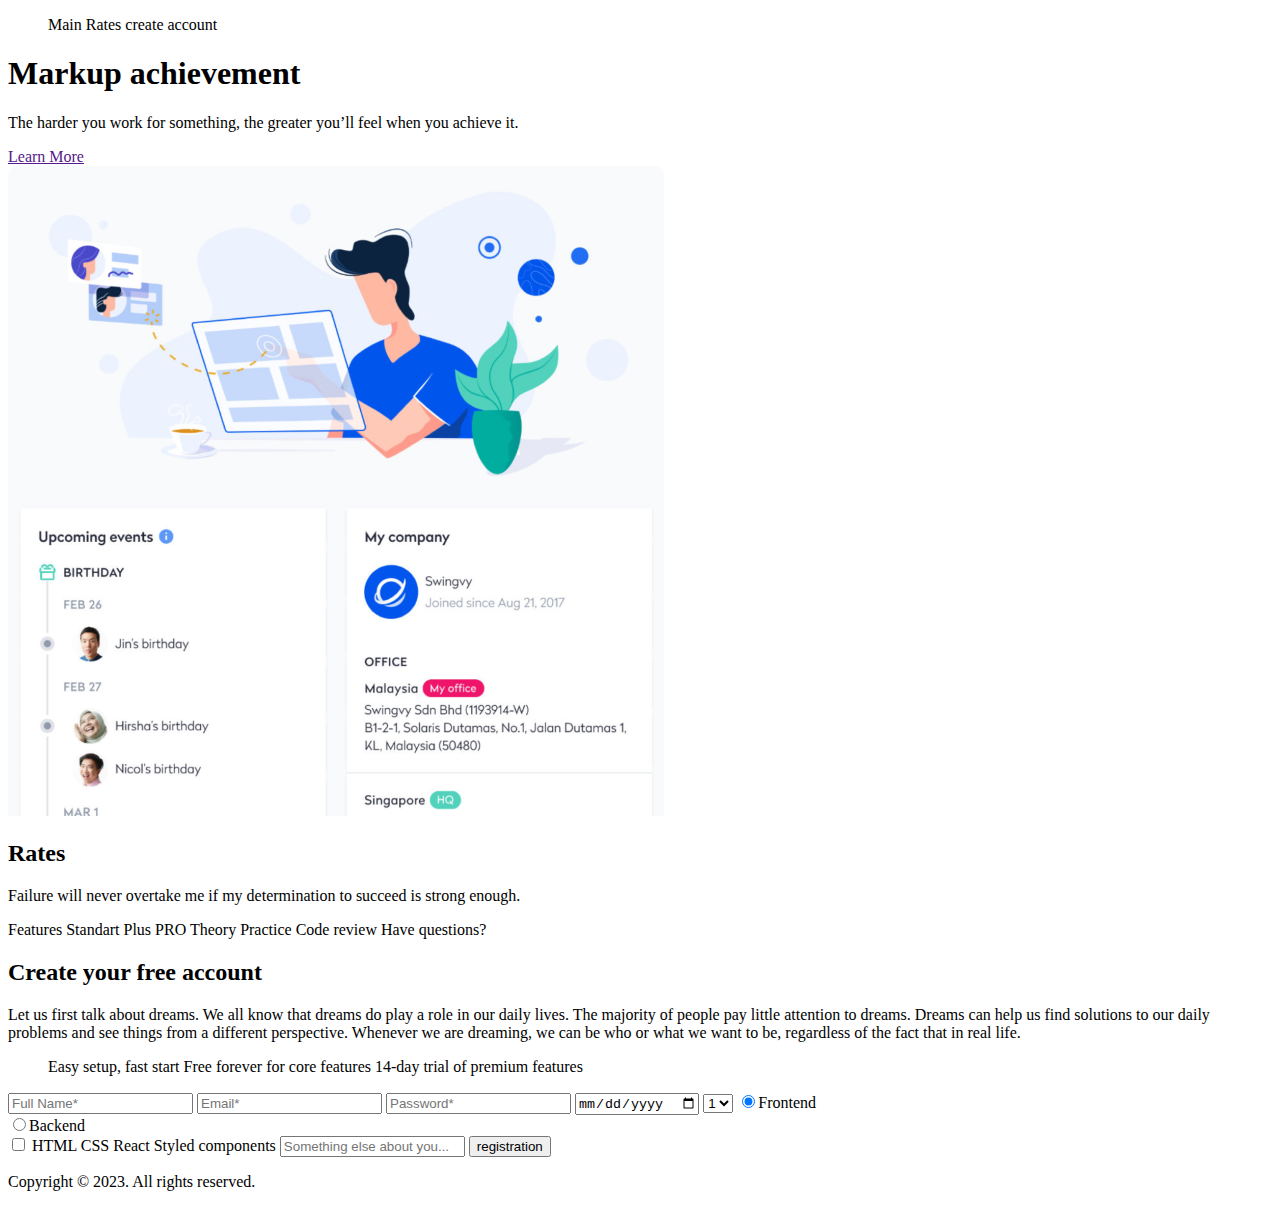
==== index.html @ b1e0b6d4 "First commit" ====
<!DOCTYPE html>
<html lang="en">

<head>
    <meta charset="UTF-8">
    <meta name="viewport" content="width=device-width, initial-scale=1.0">
    <title>Document</title>
</head>

<body>
    <header>
        <link rel="stylesheet" href="">
        <nav>
            <ul>
                <il>Main</il>
                <il>Rates</il>
                <il>create account</il>
            </ul>
        </nav>
    </header>

    <section>
        <div>
            <h1>Markup achievement</h1>
            <p>The harder you work for something, the greater you’ll feel when you achieve it.</p>
            <a href="">Learn More</a>
        </div>
        <div>
            <img src="./assets/images/image.png" alt="">
        </div>
    </section>
    <section>
        <h2>Rates</h2>
        <p>Failure will never overtake me if my determination to succeed is strong enough.</p>
        <tabel>
            <thead>
                <tr>
                    <th>Features</th>
                    <th>Standart</th>
                    <th>Plus</th>
                    <th>PRO</th>
                </tr>
            </thead>
            <thead>
                <tr>
                    <td>Theory</td>
                    <td></td>
                    <td></td>
                    <td></td>
                </tr>
            </thead>
            <thead>
                <tr>
                    <td>Practice</td>
                    <td></td>
                    <td></td>
                    <td></td>
                </tr>
            </thead>
            <thead>
                <tr>
                    <td>Code review</td>
                    <td></td>
                    <td></td>
                    <td></td>
                </tr>
            </thead>
            <thead>
                <tr>
                    <td>Have questions?</td>
                    <td></td>
                    <td></td>
                    <td></td>
                </tr>
            </thead>
        </tabel>
    </section>
    <section>
        <div>
            <h2>Create your free account</h2>
            <p>Let us first talk about dreams. We all know that dreams do play a role in our daily lives. The majority
                of people pay little attention to dreams. Dreams can help us find solutions to our daily problems and
                see things from a different perspective. Whenever we are dreaming, we can be who or what we want to be,
                regardless of the fact that in real life.</p>
            <ol>
                <il>Easy setup, fast start</il>
                <il>Free forever for core features</il>
                <il>14-day trial of premium features</il>
            </ol>
        </div>
        <div>
            <form action="">
                <input type="text" placeholder="Full Name*">
                <input type="email" placeholder="Email*">
                <input type="password" placeholder="Password*">
                <input type="date" placeholder="Date of Birth*">
                <select name="country" id="country" placeholder="Country">
                    <option value="1">1</option>
                    <option value="2">2</option>
                    <option value="3">3</option>
                </select>
                <input type="radio" name="elem" value="Frontend" checked>Frontend<br>
                <input type="radio" name="elem" value="Backend">Backend<br>
                <input type="checkbox" name="" id="checkbox">
                <label for="checkbox">HTML</label>
                <label for="checkbox">CSS</label>
                <label for="checkbox">React</label>
                <label for="checkbox">Styled components</label>
                <input type="textarea" placeholder="Something else about you...">
                <input type="submit" value="registration">
            </form>
        </div>
    </section>
    <footer>
        <p>Copyright © 2023. All rights reserved.</p>
    </footer>
</body>


</html>
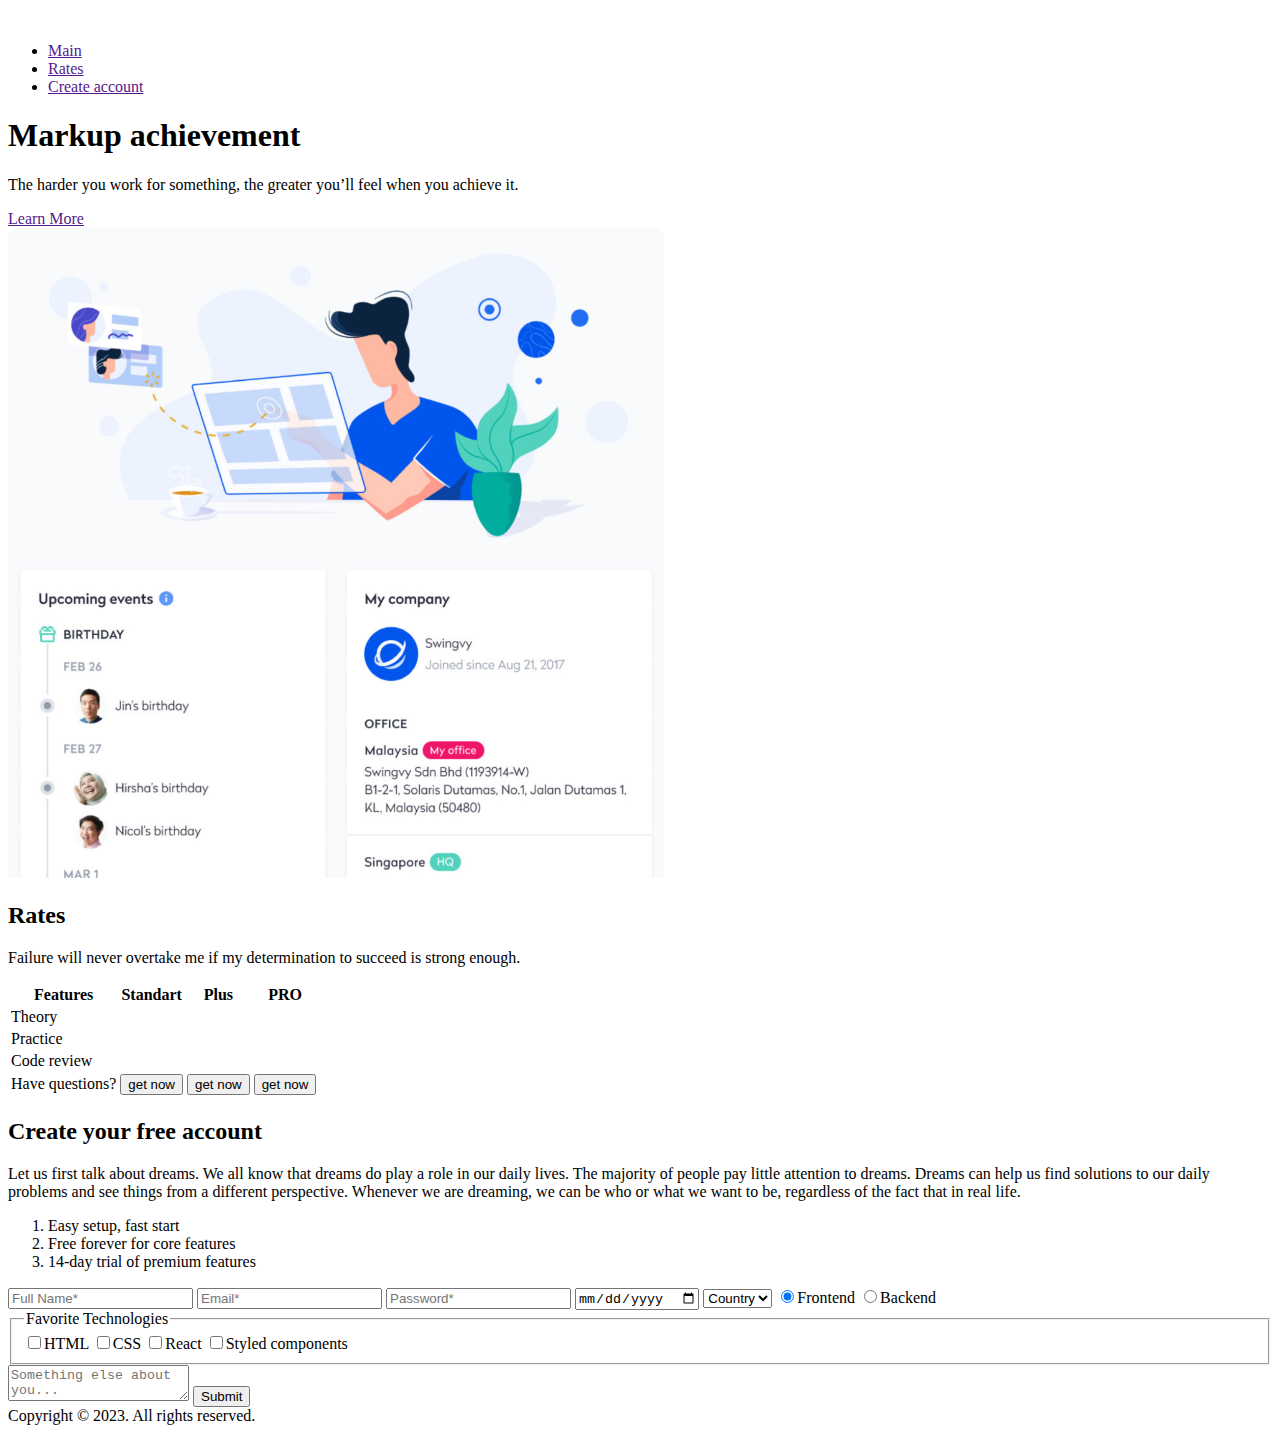
==== commit 9a8a5f3a: "Tags updated.Now everything is validated correctly" ====
--- a/index.html
+++ b/index.html
@@ -9,12 +9,15 @@
 
 <body>
     <header>
-        <link rel="stylesheet" href="">
+        <a href="">
+            <img src="./assets/images/true.png" alt="">
+        </a>
+
         <nav>
             <ul>
-                <il>Main</il>
-                <il>Rates</il>
-                <il>create account</il>
+                <li><a href="">Main</a></li>
+                <li><a href="">Rates</a></li>
+                <li><a href="">Create account</a></li>
             </ul>
         </nav>
     </header>
@@ -32,48 +35,38 @@
     <section>
         <h2>Rates</h2>
         <p>Failure will never overtake me if my determination to succeed is strong enough.</p>
-        <tabel>
-            <thead>
-                <tr>
-                    <th>Features</th>
-                    <th>Standart</th>
-                    <th>Plus</th>
-                    <th>PRO</th>
-                </tr>
-            </thead>
-            <thead>
-                <tr>
-                    <td>Theory</td>
-                    <td></td>
-                    <td></td>
-                    <td></td>
-                </tr>
-            </thead>
-            <thead>
-                <tr>
-                    <td>Practice</td>
-                    <td></td>
-                    <td></td>
-                    <td></td>
-                </tr>
-            </thead>
-            <thead>
-                <tr>
-                    <td>Code review</td>
-                    <td></td>
-                    <td></td>
-                    <td></td>
-                </tr>
-            </thead>
-            <thead>
-                <tr>
-                    <td>Have questions?</td>
-                    <td></td>
-                    <td></td>
-                    <td></td>
-                </tr>
-            </thead>
-        </tabel>
+        <table>
+            <tr>
+                <th>Features</th>
+                <th>Standart</th>
+                <th>Plus</th>
+                <th>PRO</th>
+            </tr>
+            <tr>
+                <td>Theory</td>
+                <td><img src="./assets/images/true.png" alt=""></td>
+                <td><img src="./assets/images/true.png" alt=""></td>
+                <td><img src="./assets/images/true.png" alt=""></td>
+            </tr>
+            <tr>
+                <td>Practice</td>
+                <td><img src="./assets/images/false.png" alt=""></td>
+                <td><img src="./assets/images/true.png" alt=""></td>
+                <td><img src="./assets/images/true.png" alt=""></td>
+            </tr>
+            <tr>
+                <td>Code review</td>
+                <td><img src="./assets/images/false.png" alt=""></td>
+                <td><img src="./assets/images/false.png" alt=""></td>
+                <td><img src="./assets/images/true.png" alt=""></td>
+            </tr>
+            <tr>
+                <td>Have questions?</td>
+                <td><button>get now</button></td>
+                <td><button>get now</button></td>
+                <td><button>get now</button></td>
+            </tr>
+        </table>
     </section>
     <section>
         <div>
@@ -83,38 +76,48 @@
                 see things from a different perspective. Whenever we are dreaming, we can be who or what we want to be,
                 regardless of the fact that in real life.</p>
             <ol>
-                <il>Easy setup, fast start</il>
-                <il>Free forever for core features</il>
-                <il>14-day trial of premium features</il>
+                <li>Easy setup, fast start</li>
+                <li>Free forever for core features</li>
+                <li>14-day trial of premium features</li>
             </ol>
         </div>
         <div>
-            <form action="">
+            <form action="./index.html">
                 <input type="text" placeholder="Full Name*">
                 <input type="email" placeholder="Email*">
                 <input type="password" placeholder="Password*">
-                <input type="date" placeholder="Date of Birth*">
-                <select name="country" id="country" placeholder="Country">
-                    <option value="1">1</option>
-                    <option value="2">2</option>
-                    <option value="3">3</option>
+                <input type="date">
+                <select>
+                    <option selected disabled>Country</option>
+                    <option value="1">Belarus</option>
+                    <option value="2">China</option>
+                    <option value="3">Usa</option>
                 </select>
-                <input type="radio" name="elem" value="Frontend" checked>Frontend<br>
-                <input type="radio" name="elem" value="Backend">Backend<br>
-                <input type="checkbox" name="" id="checkbox">
-                <label for="checkbox">HTML</label>
-                <label for="checkbox">CSS</label>
-                <label for="checkbox">React</label>
-                <label for="checkbox">Styled components</label>
-                <input type="textarea" placeholder="Something else about you...">
-                <input type="submit" value="registration">
+                <label><input type="radio" name="stack" value="Frontend" checked>Frontend</label>
+                <label><input type="radio" name="stack" value="Backend">Backend</label>
+                <fieldset>
+                    <legend>Favorite Technologies</legend>
+                    <label>
+                        <input type="checkbox">HTML
+                    </label>
+                    <label>
+                        <input type="checkbox">CSS
+                    </label>
+                    <label>
+                        <input type="checkbox">React
+                    </label>
+                    <label>
+                        <input type="checkbox">Styled components
+                    </label>
+                </fieldset>
+                <textarea placeholder="Something else about you..."></textarea>
+                <input type="submit">
             </form>
         </div>
     </section>
     <footer>
-        <p>Copyright © 2023. All rights reserved.</p>
+        <span>Copyright © 2023. All rights reserved.</span>
     </footer>
 </body>
 
-
 </html>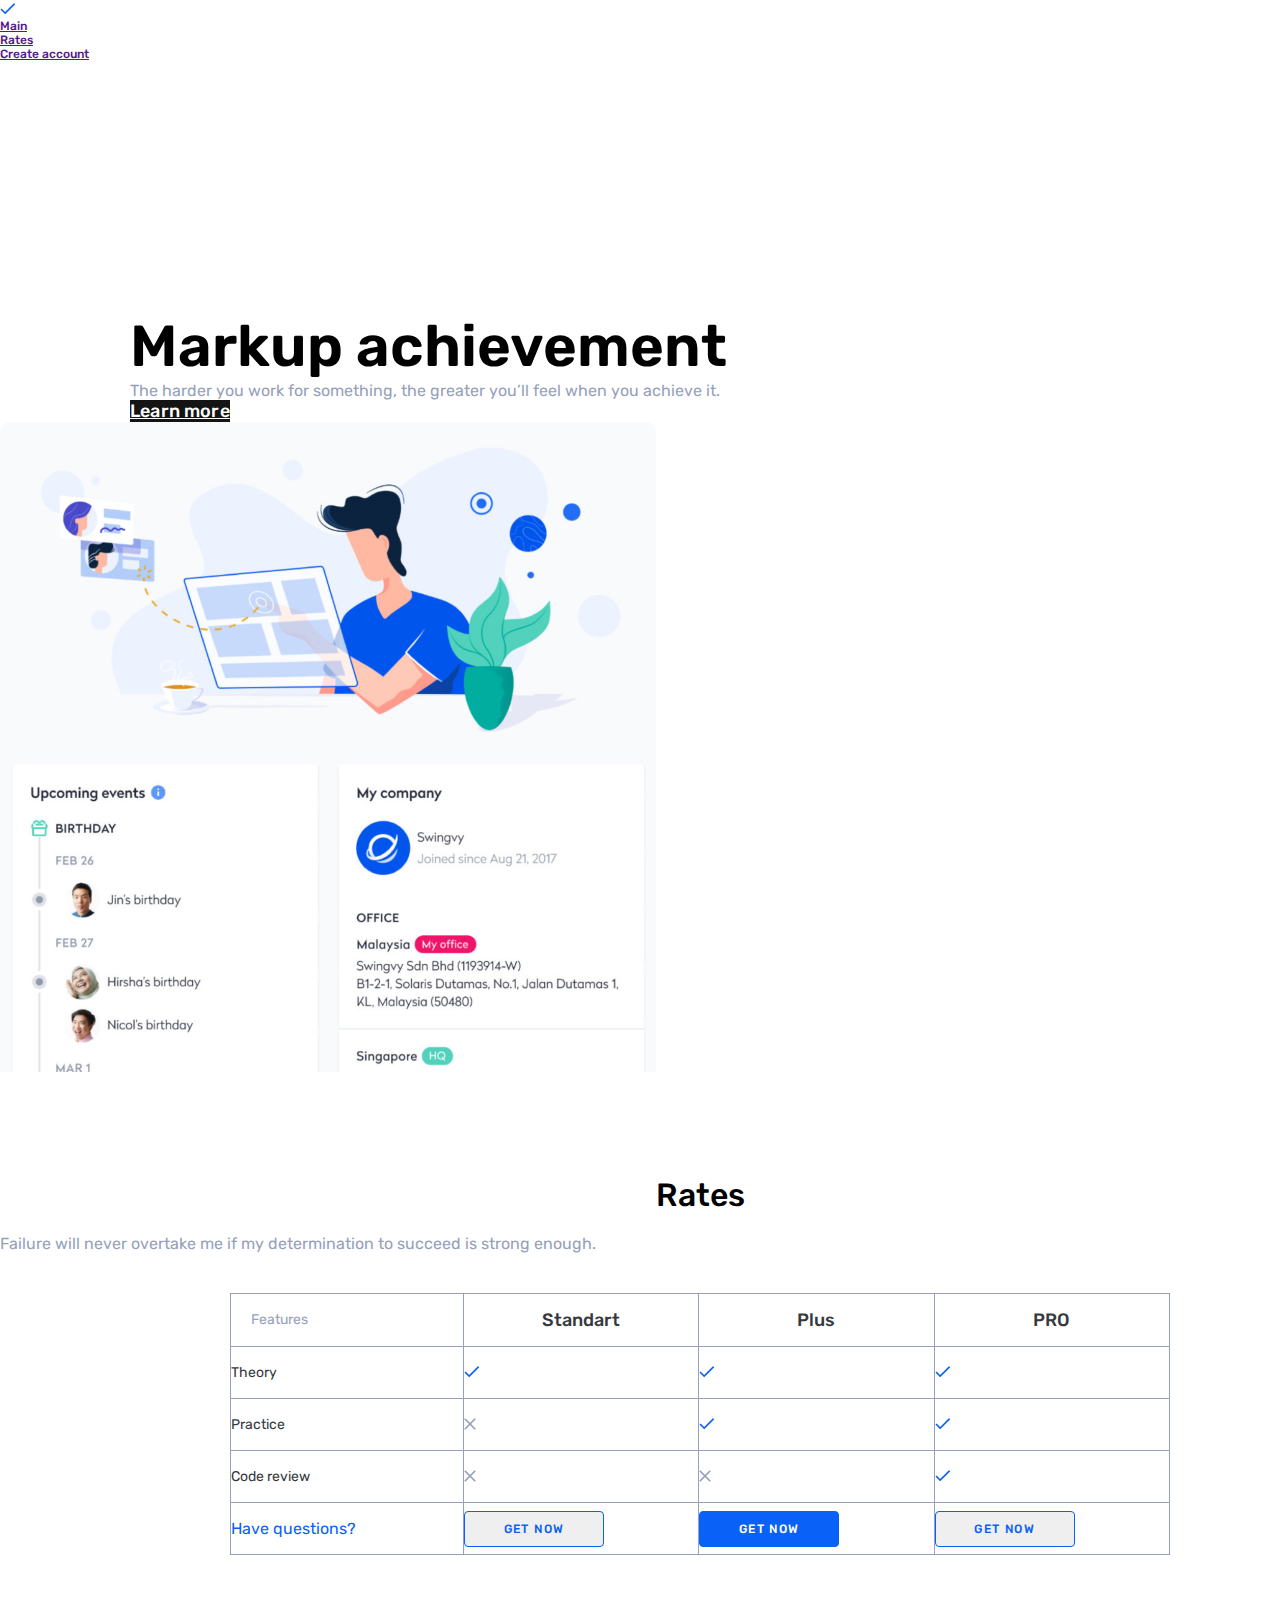
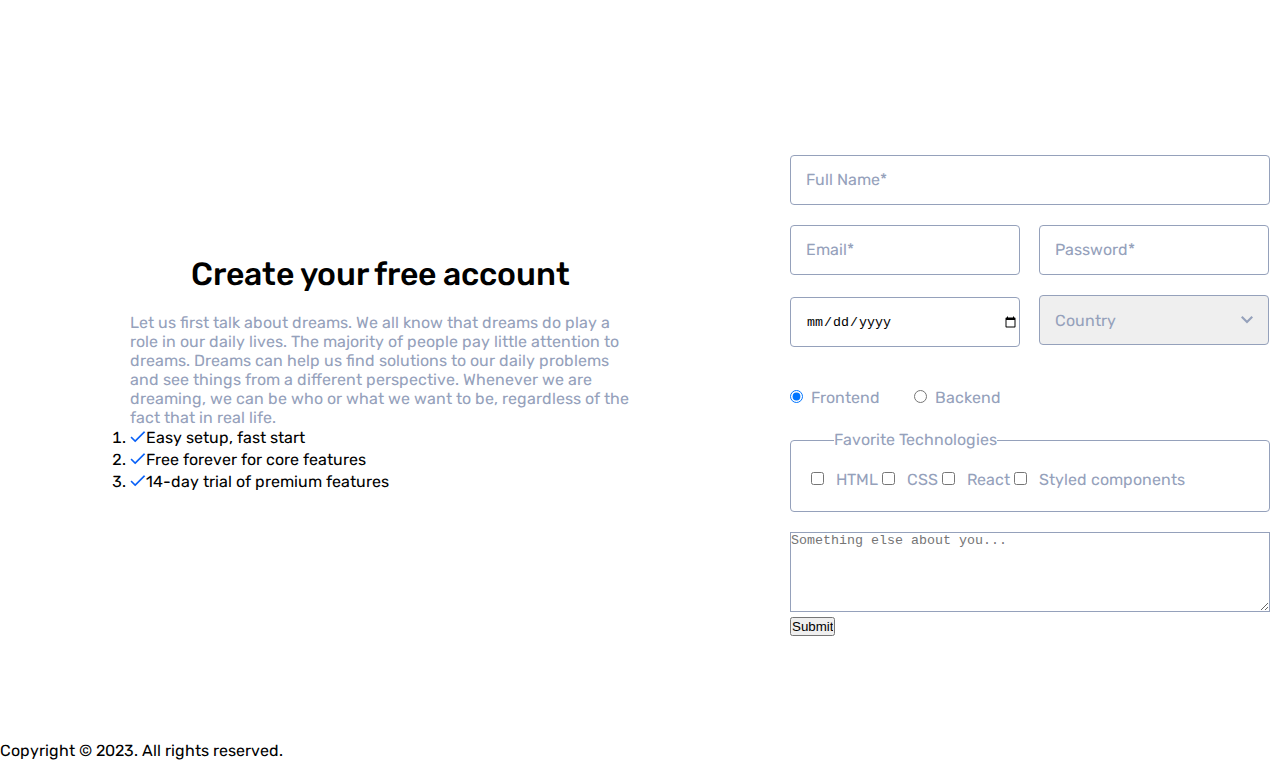
==== commit 4f77a6ca: "Update style" ====
--- a/index.html
+++ b/index.html
@@ -4,6 +4,10 @@
 <head>
     <meta charset="UTF-8">
     <meta name="viewport" content="width=device-width, initial-scale=1.0">
+    <link rel="preconnect" href="https://fonts.googleapis.com">
+    <link rel="preconnect" href="https://fonts.gstatic.com" crossorigin>
+    <link href="https://fonts.googleapis.com/css2?family=Rubik:wght@400;500&display=swap" rel="stylesheet">
+    <link rel="stylesheet" href="./style.css">
     <title>Document</title>
 </head>
 
@@ -15,102 +19,115 @@
 
         <nav>
             <ul>
-                <li><a href="">Main</a></li>
-                <li><a href="">Rates</a></li>
-                <li><a href="">Create account</a></li>
+                <li class="header-content"><a href="">Main</a></li>
+                <li class="header-content"><a href="">Rates</a></li>
+                <li class="header-content"><a href="">Create account</a></li>
             </ul>
         </nav>
     </header>
 
     <section>
-        <div>
-            <h1>Markup achievement</h1>
-            <p>The harder you work for something, the greater you’ll feel when you achieve it.</p>
-            <a href="">Learn More</a>
+        <div class="product-info-block">
+            <h1 class="main-title">Markup achievement</h1>
+            <p class="info-text">The harder you work for something, the greater you’ll feel when you achieve it.</p>
+            <a class="btn" href="">Learn more</a>
         </div>
         <div>
             <img src="./assets/images/image.png" alt="">
         </div>
     </section>
     <section>
-        <h2>Rates</h2>
-        <p>Failure will never overtake me if my determination to succeed is strong enough.</p>
-        <table>
-            <tr>
-                <th>Features</th>
-                <th>Standart</th>
-                <th>Plus</th>
-                <th>PRO</th>
-            </tr>
-            <tr>
-                <td>Theory</td>
-                <td><img src="./assets/images/true.png" alt=""></td>
-                <td><img src="./assets/images/true.png" alt=""></td>
-                <td><img src="./assets/images/true.png" alt=""></td>
-            </tr>
-            <tr>
-                <td>Practice</td>
-                <td><img src="./assets/images/false.png" alt=""></td>
-                <td><img src="./assets/images/true.png" alt=""></td>
-                <td><img src="./assets/images/true.png" alt=""></td>
-            </tr>
-            <tr>
-                <td>Code review</td>
-                <td><img src="./assets/images/false.png" alt=""></td>
-                <td><img src="./assets/images/false.png" alt=""></td>
-                <td><img src="./assets/images/true.png" alt=""></td>
-            </tr>
-            <tr>
-                <td>Have questions?</td>
-                <td><button>get now</button></td>
-                <td><button>get now</button></td>
-                <td><button>get now</button></td>
-            </tr>
-        </table>
+        <h2 class="title">Rates</h2>
+        <p class="info-text">Failure will never overtake me if my determination to succeed is strong enough.</p>
+        <div0.>
+            <table class="table">
+                <tr>
+                    <th class="table-th-left table-size">Features</th>
+                    <th class="table-th table-size">Standart</th>
+                    <th class="table-th table-size">Plus</th>
+                    <th class="table-th table-size">PRO</th>
+                </tr>
+                <tr>
+                    <td class="table-td-left table-size">Theory</td>
+                    <td class="table-middle table-size"><img src="./assets/images/true.png" alt=""></td>
+                    <td class="table-middle table-size"><img src="./assets/images/true.png" alt=""></td>
+                    <td class="table-middle table-size"><img src="./assets/images/true.png" alt=""></td>
+                </tr>
+                <tr>
+                    <td class="table-td-left table-size">Practice</td>
+                    <td class="table-middle table-size"><img src="./assets/images/false.png" alt=""></td>
+                    <td class="table-middle table-size"><img src="./assets/images/true.png" alt=""></td>
+                    <td class="table-middle table-size"><img src="./assets/images/true.png" alt=""></td>
+                </tr>
+                <tr>
+                    <td class="table-td-left table-size">Code review</td>
+                    <td class="table-middle table-size"><img src="./assets/images/false.png" alt=""></td>
+                    <td class="table-middle table-size"><img src="./assets/images/false.png" alt=""></td>
+                    <td class="table-middle table-size"><img src="./assets/images/true.png" alt=""></td>
+                </tr>
+                <tr>
+                    <td class="table-bottom-left table-size">Have questions?</td>
+                    <td class="table-bottom-btn table-size"><button class="table-btn">get now</button></td>
+                    <td class="table-bottom-btn table-size"><button class="table-btn btn-color">get now</button></td>
+                    <td class="table-bottom-btn table-size"><button class="table-btn">get now</button></td>
+                </tr>
+            </table>
+            </div>
+
     </section>
-    <section>
-        <div>
-            <h2>Create your free account</h2>
-            <p>Let us first talk about dreams. We all know that dreams do play a role in our daily lives. The majority
+    <section class="bottom-content">
+        <div class="left-bottom-content">
+            <h2 class="title">Create your free account</h2>
+            <p class="info-text">Let us first talk about dreams. We all know that dreams do play a role in our daily
+                lives. The majority
                 of people pay little attention to dreams. Dreams can help us find solutions to our daily problems and
                 see things from a different perspective. Whenever we are dreaming, we can be who or what we want to be,
                 regardless of the fact that in real life.</p>
             <ol>
-                <li>Easy setup, fast start</li>
-                <li>Free forever for core features</li>
-                <li>14-day trial of premium features</li>
+                <li class="info-text-point"><img src="./assets/images/true.png" alt="">Easy setup, fast start</li>
+                <li class="info-text-point"><img src="./assets/images/true.png" alt="">Free forever for core features
+                </li>
+                <li class="info-text-point"><img src="./assets/images/true.png" alt="">14-day trial of premium features
+                </li>
             </ol>
         </div>
-        <div>
+        <div class="right-bottom-content">
             <form action="./index.html">
-                <input type="text" placeholder="Full Name*">
-                <input type="email" placeholder="Email*">
-                <input type="password" placeholder="Password*">
-                <input type="date">
-                <select>
-                    <option selected disabled>Country</option>
-                    <option value="1">Belarus</option>
-                    <option value="2">China</option>
-                    <option value="3">Usa</option>
+                <input type="text" placeholder="Full Name*" class="input full-name">
+                <input type="email" placeholder="Email*" class="input email">
+                <input type="password" placeholder="Password*" class="input password">
+                <input type="date" class="input date-of-birth">
+                <select class="input contry">
+                    <option selected disabled class="text-form"><a>Country</a></option>
+                    <option value="1" class="text-form">Belarus</option>
+                    <option value="2" class="text-form">China</option>
+                    <option value="3" class="text-form">Usa</option>
                 </select>
-                <label><input type="radio" name="stack" value="Frontend" checked>Frontend</label>
-                <label><input type="radio" name="stack" value="Backend">Backend</label>
-                <fieldset>
-                    <legend>Favorite Technologies</legend>
-                    <label>
-                        <input type="checkbox">HTML
-                    </label>
-                    <label>
-                        <input type="checkbox">CSS
-                    </label>
-                    <label>
-                        <input type="checkbox">React
-                    </label>
-                    <label>
-                        <input type="checkbox">Styled components
-                    </label>
+                <br>
+                <div class="stack">
+                    <label><input type="radio" name="stack" value="Frontend" checked class="stack-content"><a
+                            class="text-form">Frontend</a></label>
+                    <label class="stack-right"><input type="radio" name="stack" value="Backend" class="stack-content"><a
+                            class="text-form">Backend</a></label>
+                </div>
+                <fieldset class="checkbox">
+                    <legend class="text-form title-form">Favorite Technologies</legend>
+                    <div class="checkbox-content">
+                        <label>
+                            <input type="checkbox"> <a class="text-form">HTML</a>
+                        </label>
+                        <label>
+                            <input type="checkbox"> <a class="text-form">CSS</a>
+                        </label>
+                        <label>
+                            <input type="checkbox"> <a class="text-form">React</a>
+                        </label>
+                        <label>
+                            <input type="checkbox"> <a class="text-form">Styled components</a>
+                        </label>
+                    </div>
                 </fieldset>
-                <textarea placeholder="Something else about you..."></textarea>
+                <textarea placeholder="Something else about you..." class="textarea-content"></textarea>
                 <input type="submit">
             </form>
         </div>
--- a/style.css
+++ b/style.css
@@ -0,0 +1,243 @@
+*{
+    padding: 0;
+    margin: 0;
+    box-sizing: border-box;
+}
+ul{
+    list-style: none;
+}
+html{
+    width: 1400px;
+    height: 2281px; 
+}
+
+body{
+    font-style: normal;
+    line-height: normal;
+    font-family: Rubik;
+}
+
+.header-content{
+    font-family: Rubik, sans-serif;
+    font-weight: 500;
+    font-size: 12px;
+}
+
+.product-info-block{
+    padding: 252px 0 0 130px;
+}
+
+.main-title{
+    font-family: Rubik, sans-serif;
+    font-weight: 600;
+    font-size: 58px;
+    line-height: 68px;
+}
+.info-text{
+    font-family: Rubik, sans-serif;
+    font-weight: 400;
+    font-size: 16px;
+    color: #95A1BB;
+    ;
+}
+
+.btn{
+    height: 70px;
+    width: 100%;
+    background-color: #141414;
+    color: #fff;
+    font-family: Rubik, sans-serif;
+    font-size: 18px;
+    font-weight: 500;
+    letter-spacing: 0.18px;
+    margin-top: 75px;
+}
+.bottom-content{
+    display: flex;
+}
+.right-bottom-content{
+margin: 100px 130px 100px 80px;
+}
+.left-bottom-content{
+    margin: 100px 80px 248px 130px;
+}
+.title{
+    font-family: Rubik, sans-serif;
+    font-size: 32px;
+    font-weight: 500;
+    text-align: center;
+    margin: 100px 0 20px 0 ;
+}
+
+.table{
+    margin: 40px 230px 100px 230px;
+    border-collapse: collapse;
+    border: 1px solid #95A1BB;
+}
+.table-size{
+    width: 241px;
+    height: 52px;
+}
+
+.table-th{
+    margin: 15px 20px;
+    font-family: Rubik, sans-serif;
+    font-size: 18px;
+    font-weight: 500;
+    line-height: 22px;
+    letter-spacing: 0px;
+    text-align: center;
+    color: #363940;
+    border: 1px solid #95A1BB;
+}
+
+.table-th-left{
+    padding: 15px 20px;
+    font-family: Rubik, sans-serif;
+    font-size: 14px;
+    font-weight: 400;
+    line-height: 22px;
+    letter-spacing: 0px;
+    text-align: left;
+    color: #95A1BB;
+    border: 1px solid #95A1BB;
+}
+
+.table-td-left{
+    font-family: Rubik, sans-serif;
+    font-size: 14px;
+    font-weight: 400;
+    line-height: 22px;
+    letter-spacing: 0px;
+    text-align: left;
+    color: #363940;
+    border: 1px solid #95A1BB;
+}
+.table-bottom-left{
+    color: #0A61F7;
+    border: 1px solid #95A1BB;
+}
+
+.table-bottom-btn{
+    border: 1px solid #95A1BB;
+}
+.table-middle{
+    border: 1px solid #95A1BB; 
+}
+.table-btn{
+    height: 36px;
+    width: 140px;
+    border: 1px solid #0A61F7;
+    border-radius: 4px;
+    color: #0A61F7;
+    font-family: Rubik, sans-serif;
+    font-size: 12px;
+    font-weight: 500;
+    line-height: 20px;
+    letter-spacing: 1.4px;
+    text-align: center;
+    text-transform: uppercase;
+}
+
+.btn-color{
+    background-color: #0A61F7;
+    color: #fff;
+}
+.info-text-point{
+    font-family: Rubik, sans-serif;
+    font-size: 16px;
+    font-weight: 400;
+    line-height: 22px;
+    letter-spacing: 0px;
+    text-align: left;
+}
+.text-form{
+    font-family: Rubik, sans-serif;
+    font-size: 16px;
+    font-weight: 400;
+    line-height: 22px;
+    letter-spacing: 0em;
+    text-align: left;
+    color: #95A1BB;
+    margin-left: 8px;
+}
+input::-webkit-input-placeholder { 
+    color:  #95A1BB; 
+    font-size: 16px;
+    font-family: Rubik, sans-serif;
+    font-weight: 400;
+    line-height: 22px;
+    letter-spacing: 0em;
+    text-align: left;
+}
+
+.textarea-content{
+    width: 480px;
+    height: 80px;
+    border-radius: 0px;
+    border: 1px solid #95A1BB;
+    margin-top: 20px;
+}
+.checkbox{
+    border: 1px solid #95A1BB;
+    border-radius: 4px;
+    width: 480px;
+    height: 83px;
+    color: #0A61F7;
+}
+.checkbox-content{
+    margin:0 15px 0 20px;
+}
+.input{
+    border: 1px solid #95A1BB;
+    border-radius: 4px;
+    padding: 14px 0 13px 15px ;
+    text-align: left;   
+}
+.full-name{
+  width: 480px;
+  height: 50px;  
+  margin: 0 0 20px 0;
+}
+.email{
+    width: 230px;
+    height: 50px;
+    margin: 0 15px 20px 0;
+}
+.password{
+    width: 230px;
+    height: 50px;
+}
+.date-of-birth{
+    width: 230px;
+    height: 50px;
+    margin: 0 15px 20px 0;
+}
+.contry{
+    color: #95A1BB;
+    width: 230px;
+    height: 50px;
+    appearance: none;
+    font-family: Rubik;
+    font-size: 16px;
+    font-weight: 400;
+    line-height: 22px;
+    letter-spacing: 0em;
+    text-align: left;
+    background-image: url(./assets/images/checkMark.png);
+    background-repeat: no-repeat;
+    background-position: right 15px top 50% ;
+}
+.stack{
+   margin: 20px 0 20px 0;
+}
+.stack-content{
+    text-align: left;
+}
+.stack-right{
+    margin: 30px;
+}
+.title-form{
+    margin-left: 43px;
+    margin-bottom: 18px;
+}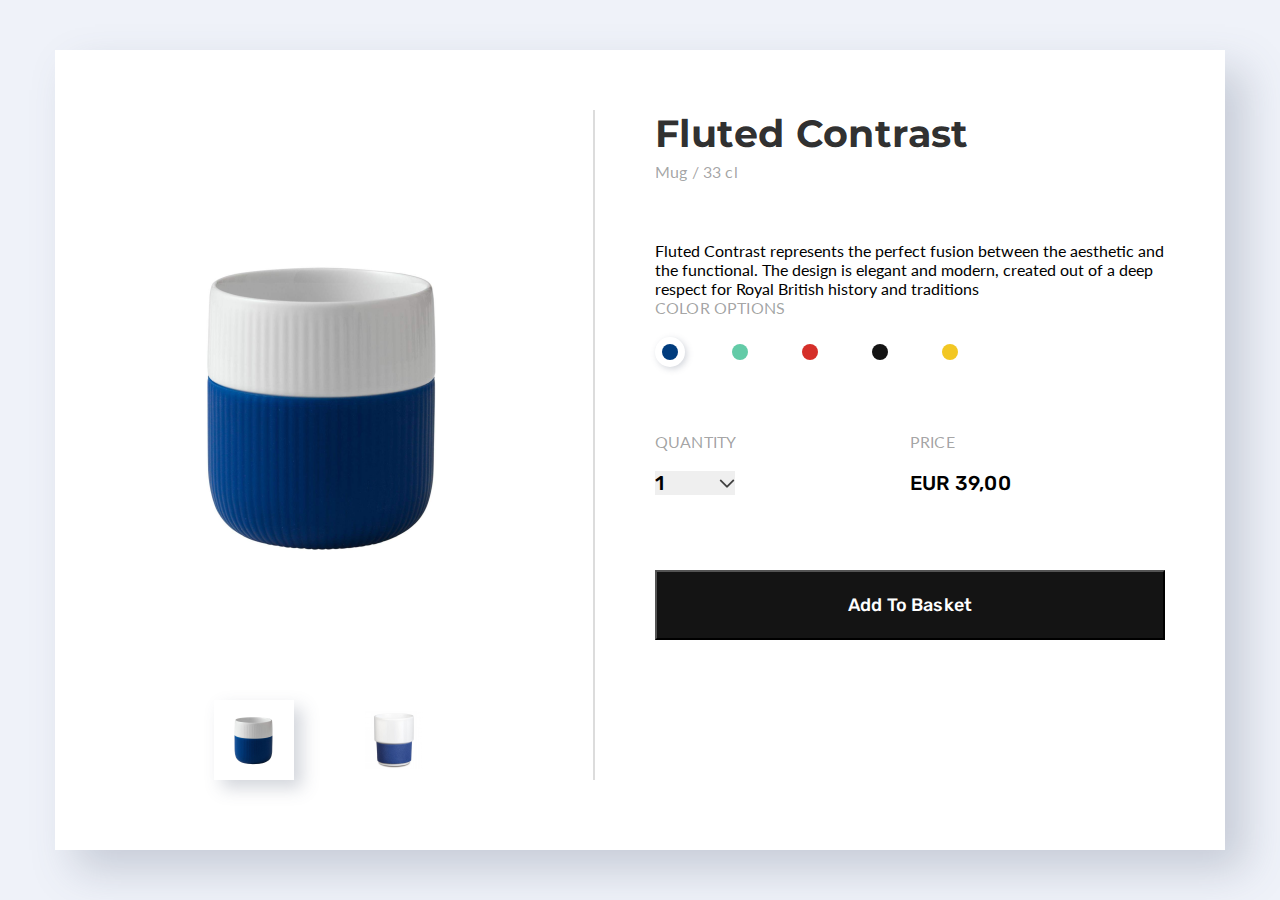
==== commit 0371377c: "Update style" ====
--- a/index.html
+++ b/index.html
@@ -6,135 +6,74 @@
     <meta name="viewport" content="width=device-width, initial-scale=1.0">
     <link rel="preconnect" href="https://fonts.googleapis.com">
     <link rel="preconnect" href="https://fonts.gstatic.com" crossorigin>
-    <link href="https://fonts.googleapis.com/css2?family=Rubik:wght@400;500&display=swap" rel="stylesheet">
+    <link
+        href="https://fonts.googleapis.com/css2?family=Lato&family=Montserrat:wght@700&family=Rubik:wght@400;500&display=swap"
+        rel="stylesheet">
     <link rel="stylesheet" href="./style.css">
     <title>Document</title>
 </head>
 
 <body>
-    <header>
-        <a href="">
-            <img src="./assets/images/true.png" alt="">
-        </a>
+    <section>
+        <div class="card">
+            <div class="product-image-block">
+                <div class="main-image-wrapper">
+                    <img src="./assets/images/main-image.png" alt="">
+                </div>
+                <div class="previews-wrapper">
+                    <div class="preview selected">
+                        <img src="./assets/images/image-1.png" alt="">
+                    </div>
+                    <div class="preview">
+                        <img src="./assets/images/image-2.png" alt="">
+                    </div>
+                </div>
 
-        <nav>
-            <ul>
-                <li class="header-content"><a href="">Main</a></li>
-                <li class="header-content"><a href="">Rates</a></li>
-                <li class="header-content"><a href="">Create account</a></li>
-            </ul>
-        </nav>
-    </header>
-
-    <section>
-        <div class="product-info-block">
-            <h1 class="main-title">Markup achievement</h1>
-            <p class="info-text">The harder you work for something, the greater you’ll feel when you achieve it.</p>
-            <a class="btn" href="">Learn more</a>
-        </div>
-        <div>
-            <img src="./assets/images/image.png" alt="">
+            </div>
+            <div class="product-info-block">
+                <h1 class="main-title">Fluted Contrast</h1>
+                <span class="subtitile">Mug / 33 cl</span>
+                <p class="Text">Fluted Contrast represents the perfect fusion between the aesthetic and the
+                    functional. The design is
+                    elegant and modern, created out of a deep respect for Royal British history and traditions</p>
+                <div class="colors">
+                    <h2 class="title">Color options</h2>
+                    <ul class="color-items">
+                        <li class="selected">
+                            <div class="circle bleu"></div>
+                        </li>
+                        <li>
+                            <div class="circle green"></div>
+                        </li>
+                        <li>
+                            <div class="circle red"></div>
+                        </li>
+                        <li>
+                            <div class="circle black"></div>
+                        </li>
+                        <li>
+                            <div class="circle yellow"></div>
+                        </li>
+                    </ul>
+                </div>
+                <div class="wrapper">
+                    <div>
+                        <h2 class="title">Quantity</h2>
+                        <select class="quantity" name="quantity" id="quantity">
+                            <option value="1">1</option>
+                            <option value="2">2</option>
+                            <option value="3">3</option>
+                        </select>
+                    </div>
+                    <div>
+                        <h2 class="title">Price</h2>
+                        <span class="price">eur 39,00</span>
+                    </div>
+                </div>
+                <button class="btn">Add To Basket</button>
+            </div>
         </div>
     </section>
-    <section>
-        <h2 class="title">Rates</h2>
-        <p class="info-text">Failure will never overtake me if my determination to succeed is strong enough.</p>
-        <div0.>
-            <table class="table">
-                <tr>
-                    <th class="table-th-left table-size">Features</th>
-                    <th class="table-th table-size">Standart</th>
-                    <th class="table-th table-size">Plus</th>
-                    <th class="table-th table-size">PRO</th>
-                </tr>
-                <tr>
-                    <td class="table-td-left table-size">Theory</td>
-                    <td class="table-middle table-size"><img src="./assets/images/true.png" alt=""></td>
-                    <td class="table-middle table-size"><img src="./assets/images/true.png" alt=""></td>
-                    <td class="table-middle table-size"><img src="./assets/images/true.png" alt=""></td>
-                </tr>
-                <tr>
-                    <td class="table-td-left table-size">Practice</td>
-                    <td class="table-middle table-size"><img src="./assets/images/false.png" alt=""></td>
-                    <td class="table-middle table-size"><img src="./assets/images/true.png" alt=""></td>
-                    <td class="table-middle table-size"><img src="./assets/images/true.png" alt=""></td>
-                </tr>
-                <tr>
-                    <td class="table-td-left table-size">Code review</td>
-                    <td class="table-middle table-size"><img src="./assets/images/false.png" alt=""></td>
-                    <td class="table-middle table-size"><img src="./assets/images/false.png" alt=""></td>
-                    <td class="table-middle table-size"><img src="./assets/images/true.png" alt=""></td>
-                </tr>
-                <tr>
-                    <td class="table-bottom-left table-size">Have questions?</td>
-                    <td class="table-bottom-btn table-size"><button class="table-btn">get now</button></td>
-                    <td class="table-bottom-btn table-size"><button class="table-btn btn-color">get now</button></td>
-                    <td class="table-bottom-btn table-size"><button class="table-btn">get now</button></td>
-                </tr>
-            </table>
-            </div>
-
-    </section>
-    <section class="bottom-content">
-        <div class="left-bottom-content">
-            <h2 class="title">Create your free account</h2>
-            <p class="info-text">Let us first talk about dreams. We all know that dreams do play a role in our daily
-                lives. The majority
-                of people pay little attention to dreams. Dreams can help us find solutions to our daily problems and
-                see things from a different perspective. Whenever we are dreaming, we can be who or what we want to be,
-                regardless of the fact that in real life.</p>
-            <ol>
-                <li class="info-text-point"><img src="./assets/images/true.png" alt="">Easy setup, fast start</li>
-                <li class="info-text-point"><img src="./assets/images/true.png" alt="">Free forever for core features
-                </li>
-                <li class="info-text-point"><img src="./assets/images/true.png" alt="">14-day trial of premium features
-                </li>
-            </ol>
-        </div>
-        <div class="right-bottom-content">
-            <form action="./index.html">
-                <input type="text" placeholder="Full Name*" class="input full-name">
-                <input type="email" placeholder="Email*" class="input email">
-                <input type="password" placeholder="Password*" class="input password">
-                <input type="date" class="input date-of-birth">
-                <select class="input contry">
-                    <option selected disabled class="text-form"><a>Country</a></option>
-                    <option value="1" class="text-form">Belarus</option>
-                    <option value="2" class="text-form">China</option>
-                    <option value="3" class="text-form">Usa</option>
-                </select>
-                <br>
-                <div class="stack">
-                    <label><input type="radio" name="stack" value="Frontend" checked class="stack-content"><a
-                            class="text-form">Frontend</a></label>
-                    <label class="stack-right"><input type="radio" name="stack" value="Backend" class="stack-content"><a
-                            class="text-form">Backend</a></label>
-                </div>
-                <fieldset class="checkbox">
-                    <legend class="text-form title-form">Favorite Technologies</legend>
-                    <div class="checkbox-content">
-                        <label>
-                            <input type="checkbox"> <a class="text-form">HTML</a>
-                        </label>
-                        <label>
-                            <input type="checkbox"> <a class="text-form">CSS</a>
-                        </label>
-                        <label>
-                            <input type="checkbox"> <a class="text-form">React</a>
-                        </label>
-                        <label>
-                            <input type="checkbox"> <a class="text-form">Styled components</a>
-                        </label>
-                    </div>
-                </fieldset>
-                <textarea placeholder="Something else about you..." class="textarea-content"></textarea>
-                <input type="submit">
-            </form>
-        </div>
-    </section>
-    <footer>
-        <span>Copyright © 2023. All rights reserved.</span>
-    </footer>
 </body>
 
 </html>--- a/style.css
+++ b/style.css
@@ -6,39 +6,164 @@
 ul{
     list-style: none;
 }
-html{
-    width: 1400px;
-    height: 2281px; 
-}
 
 body{
     font-style: normal;
     line-height: normal;
-    font-family: Rubik;
+    font-family: Lato, sans-serif;
+}
+section {  
+background-color:#EFF2F9 ;   
+height: 100vh; 
+display: flex;
+justify-content: center;
+align-items: center;
+} 
+.card{
+    width: 1170px;
+    height: 800px;
+    background: #fff;
+    box-shadow: 20px 20px 40px 0px #515b7540;
+    padding: 60px 0 70px;
+    display: flex;
+}
+.product-image-block{
+    width: 540px;
+    border-right: 2px solid rgba(20,20,20,0.15);
+    min-width: 540px;
+    display: flex;
+    flex-direction: column;
+}
+.main-image-wrapper{
+    flex-grow: 1;
+    display: flex;
+    justify-content: center;
+    align-items: center;
+}
+.previews-wrapper{
+    display: flex;
+    justify-content: center;
+    gap: 60px;
+}
+.preview{
+    width: 80px;
+    height: 80px;
+    background-color: #fff;
+    display: flex;
+    align-items: center;
+    justify-content: center;
+    cursor: pointer;
+}
+.preview:hover,
+.preview.selected{
+    box-shadow: 8px 8px 16px 0px rgb(81, 91, 117,0.25);
+}
+.product-info-block{
+    padding: 0 60px;
+    display: flex;
+    flex-direction: column;
+}
+.main-title{
+    color: rgba(20,20,20,0.90);
+    font-family: Montserrat, sans-serif;
+    font-size: 38px;
+    font-weight: 700;
+    letter-spacing: 0.38px;
+    margin-bottom: 5px;
+}
+.subtitile{
+    color: rgba(20,20,20,0.40);
+    font-size: 16px;
+    font-weight: 400;
+    letter-spacing: 0.16px;
+    margin-bottom: 60px;
+}
+.colors{
+    margin-bottom: 65px;
+}
+.text{
+    color: rgba(20,20,20,0.70);
+    font-family: Rubik, sans-serif;
+    font-size: 18px;
+    font-weight: 400;
+    line-height: 30px;
+    letter-spacing: 0.18px; 
+    margin-bottom: 65px;  
+}
+.title{
+    color: rgba(20,20,20,0.40);
+    font-size: 16px;
+    font-weight: 400;
+    letter-spacing: 0.16px;
+    text-transform: uppercase;
+    margin-bottom: 20px;
+}
+.color-items{
+    display: flex;
+    align-items: center;
+    gap: 40px;
+}
+.color-items > li{
+    width: 30px;
+    height: 30px;
+    padding: 7px;
+    border-radius: 50%;
+    cursor: pointer;
+    transition: 0.2s;
+}
+.color-items > li:hover,
+.color-items > li.selected {
+box-shadow: 2px 2px 6px 0px rgba(81, 91, 117, 0.25);
 }
 
-.header-content{
+.circle{
+    width: 16px;
+    height: 16px;
+    border-radius: 50%;
+    filter: drop-shadow(2px 2px 4px 0px rgba(81, 91, 117, 0.25));
+
+}
+.bleu{background-color: #013C7D}
+.green{background-color: #63CBA7}
+.red{background-color: #D52F29}
+.black{background-color: #141414}
+.yellow{background-color: #F2C723}
+
+li.selected{
+    background-color: white;
+    width: 30px;
+    height: 30px;
+    border-radius: 50%;
+    padding: 7px;
+    box-shadow: 2px 2px 6px 0px rgba(81, 91, 117, 0.25);
+}
+.wrapper{
+    display: flex;
+}
+.wrapper > div {
+    flex: 1;
+}
+.quantity{
+    width: 80px;
     font-family: Rubik, sans-serif;
+    font-size: 20px;
     font-weight: 500;
-    font-size: 12px;
+    letter-spacing: 0.2px;
+    text-transform: uppercase;
+    border: none;
+    appearance: none;
+    background-image: url(./assets/images/Vector.png);
+    background-repeat: no-repeat;
+    background-position: right 0 top 50%;
+    cursor: pointer;
 }
 
-.product-info-block{
-    padding: 252px 0 0 130px;
-}
-
-.main-title{
+.price{
     font-family: Rubik, sans-serif;
-    font-weight: 600;
-    font-size: 58px;
-    line-height: 68px;
-}
-.info-text{
-    font-family: Rubik, sans-serif;
-    font-weight: 400;
-    font-size: 16px;
-    color: #95A1BB;
-    ;
+    font-size: 20px;
+    font-weight: 500;
+    letter-spacing: 0.2px;
+    text-transform: uppercase;
 }
 
 .btn{
@@ -51,193 +176,10 @@
     font-weight: 500;
     letter-spacing: 0.18px;
     margin-top: 75px;
-}
-.bottom-content{
-    display: flex;
-}
-.right-bottom-content{
-margin: 100px 130px 100px 80px;
-}
-.left-bottom-content{
-    margin: 100px 80px 248px 130px;
-}
-.title{
-    font-family: Rubik, sans-serif;
-    font-size: 32px;
-    font-weight: 500;
-    text-align: center;
-    margin: 100px 0 20px 0 ;
+    cursor: pointer;
+    transition: 0.2s;
 }
 
-.table{
-    margin: 40px 230px 100px 230px;
-    border-collapse: collapse;
-    border: 1px solid #95A1BB;
-}
-.table-size{
-    width: 241px;
-    height: 52px;
-}
-
-.table-th{
-    margin: 15px 20px;
-    font-family: Rubik, sans-serif;
-    font-size: 18px;
-    font-weight: 500;
-    line-height: 22px;
-    letter-spacing: 0px;
-    text-align: center;
-    color: #363940;
-    border: 1px solid #95A1BB;
-}
-
-.table-th-left{
-    padding: 15px 20px;
-    font-family: Rubik, sans-serif;
-    font-size: 14px;
-    font-weight: 400;
-    line-height: 22px;
-    letter-spacing: 0px;
-    text-align: left;
-    color: #95A1BB;
-    border: 1px solid #95A1BB;
-}
-
-.table-td-left{
-    font-family: Rubik, sans-serif;
-    font-size: 14px;
-    font-weight: 400;
-    line-height: 22px;
-    letter-spacing: 0px;
-    text-align: left;
-    color: #363940;
-    border: 1px solid #95A1BB;
-}
-.table-bottom-left{
-    color: #0A61F7;
-    border: 1px solid #95A1BB;
-}
-
-.table-bottom-btn{
-    border: 1px solid #95A1BB;
-}
-.table-middle{
-    border: 1px solid #95A1BB; 
-}
-.table-btn{
-    height: 36px;
-    width: 140px;
-    border: 1px solid #0A61F7;
-    border-radius: 4px;
-    color: #0A61F7;
-    font-family: Rubik, sans-serif;
-    font-size: 12px;
-    font-weight: 500;
-    line-height: 20px;
-    letter-spacing: 1.4px;
-    text-align: center;
-    text-transform: uppercase;
-}
-
-.btn-color{
-    background-color: #0A61F7;
-    color: #fff;
-}
-.info-text-point{
-    font-family: Rubik, sans-serif;
-    font-size: 16px;
-    font-weight: 400;
-    line-height: 22px;
-    letter-spacing: 0px;
-    text-align: left;
-}
-.text-form{
-    font-family: Rubik, sans-serif;
-    font-size: 16px;
-    font-weight: 400;
-    line-height: 22px;
-    letter-spacing: 0em;
-    text-align: left;
-    color: #95A1BB;
-    margin-left: 8px;
-}
-input::-webkit-input-placeholder { 
-    color:  #95A1BB; 
-    font-size: 16px;
-    font-family: Rubik, sans-serif;
-    font-weight: 400;
-    line-height: 22px;
-    letter-spacing: 0em;
-    text-align: left;
-}
-
-.textarea-content{
-    width: 480px;
-    height: 80px;
-    border-radius: 0px;
-    border: 1px solid #95A1BB;
-    margin-top: 20px;
-}
-.checkbox{
-    border: 1px solid #95A1BB;
-    border-radius: 4px;
-    width: 480px;
-    height: 83px;
-    color: #0A61F7;
-}
-.checkbox-content{
-    margin:0 15px 0 20px;
-}
-.input{
-    border: 1px solid #95A1BB;
-    border-radius: 4px;
-    padding: 14px 0 13px 15px ;
-    text-align: left;   
-}
-.full-name{
-  width: 480px;
-  height: 50px;  
-  margin: 0 0 20px 0;
-}
-.email{
-    width: 230px;
-    height: 50px;
-    margin: 0 15px 20px 0;
-}
-.password{
-    width: 230px;
-    height: 50px;
-}
-.date-of-birth{
-    width: 230px;
-    height: 50px;
-    margin: 0 15px 20px 0;
-}
-.contry{
-    color: #95A1BB;
-    width: 230px;
-    height: 50px;
-    appearance: none;
-    font-family: Rubik;
-    font-size: 16px;
-    font-weight: 400;
-    line-height: 22px;
-    letter-spacing: 0em;
-    text-align: left;
-    background-image: url(./assets/images/checkMark.png);
-    background-repeat: no-repeat;
-    background-position: right 15px top 50% ;
-}
-.stack{
-   margin: 20px 0 20px 0;
-}
-.stack-content{
-    text-align: left;
-}
-.stack-right{
-    margin: 30px;
-}
-.title-form{
-    margin-left: 43px;
-    margin-bottom: 18px;
+.btn:hover{
+transform: translateY(-5px);
 }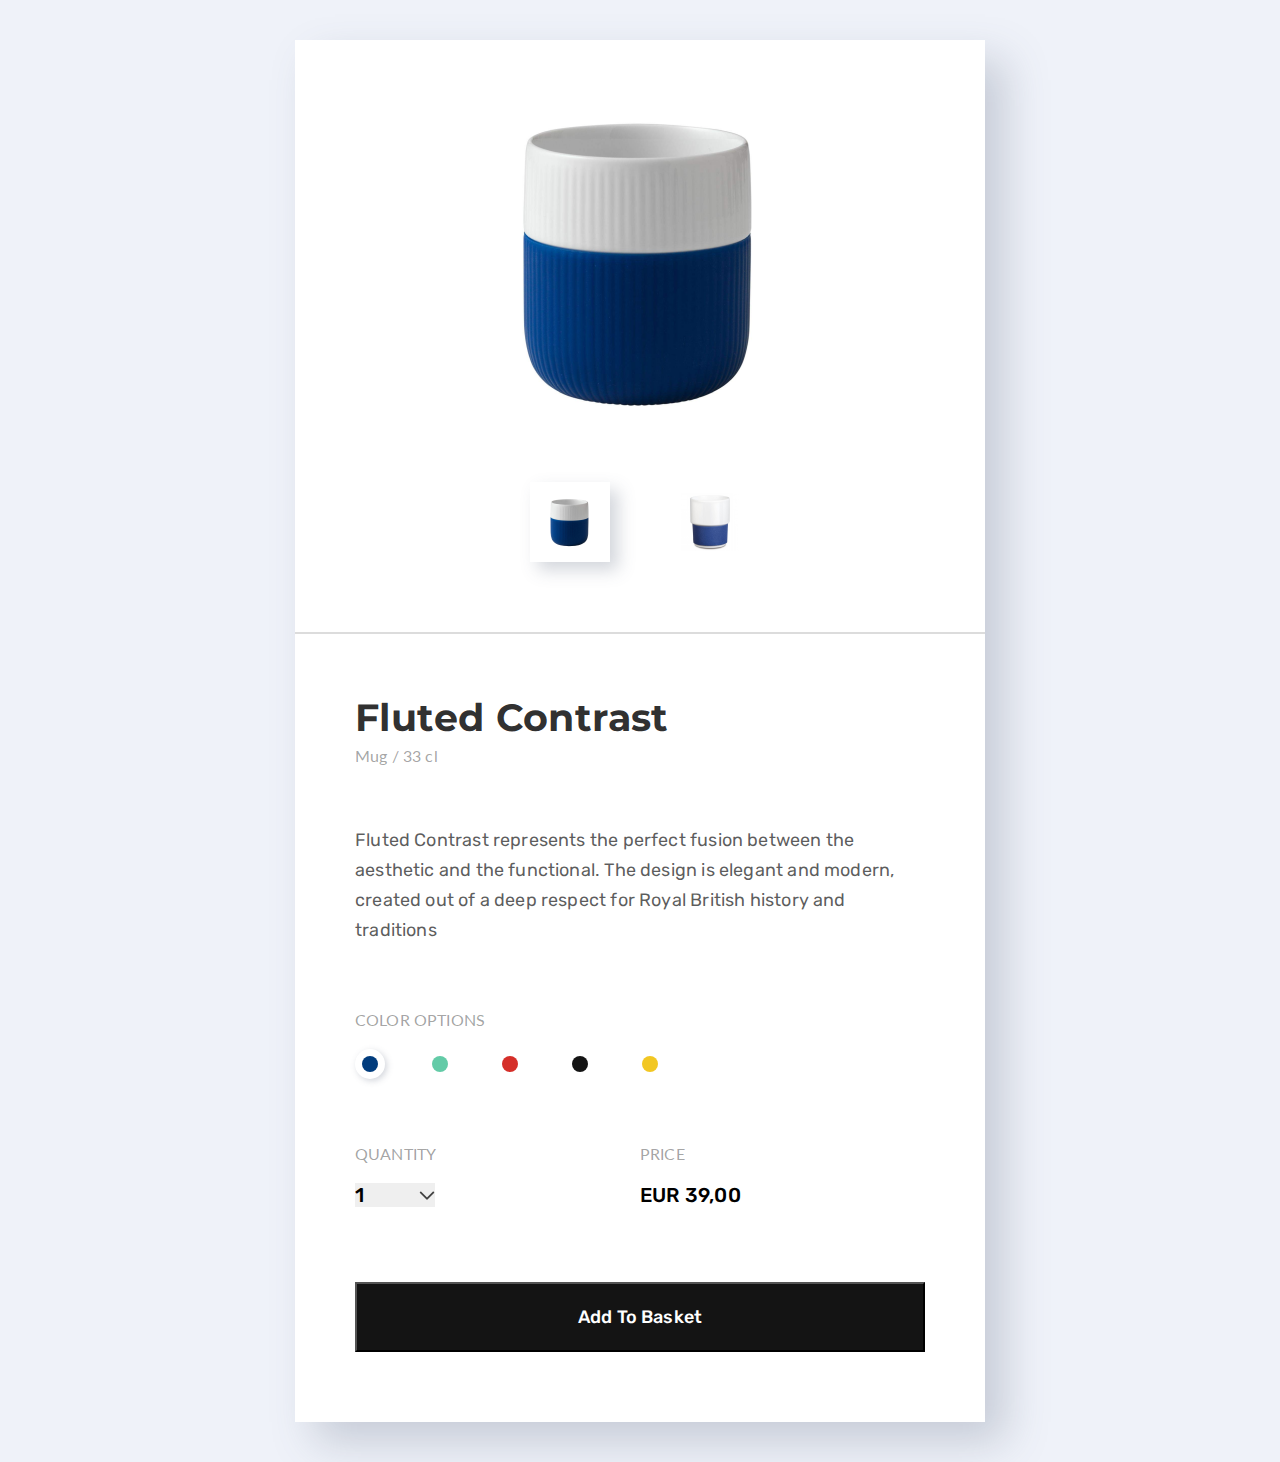
==== commit ab979af3: "Added a mobile version and tablets version" ====
--- a/index.html
+++ b/index.html
@@ -32,8 +32,8 @@
             </div>
             <div class="product-info-block">
                 <h1 class="main-title">Fluted Contrast</h1>
-                <span class="subtitile">Mug / 33 cl</span>
-                <p class="Text">Fluted Contrast represents the perfect fusion between the aesthetic and the
+                <span class="subtitle">Mug / 33 cl</span>
+                <p class="text">Fluted Contrast represents the perfect fusion between the aesthetic and the
                     functional. The design is
                     elegant and modern, created out of a deep respect for Royal British history and traditions</p>
                 <div class="colors">
--- a/style.css
+++ b/style.css
@@ -14,22 +14,23 @@
 }
 section {  
 background-color:#EFF2F9 ;   
-height: 100vh; 
+min-height: 100vh; 
 display: flex;
 justify-content: center;
 align-items: center;
 } 
 .card{
     width: 1170px;
-    height: 800px;
+    min-height: 800px;
     background: #fff;
     box-shadow: 20px 20px 40px 0px #515b7540;
     padding: 60px 0 70px;
     display: flex;
+    overflow: hidden;
 }
 .product-image-block{
     width: 540px;
-    border-right: 2px solid rgba(20,20,20,0.15);
+    border-right: 2px solid rgba(20, 20, 20 ,0.15);
     min-width: 540px;
     display: flex;
     flex-direction: column;
@@ -39,6 +40,11 @@
     display: flex;
     justify-content: center;
     align-items: center;
+}
+.img{
+    object-fit: cover;
+  width: 320px;
+  height: 180px;
 }
 .previews-wrapper{
     display: flex;
@@ -56,7 +62,7 @@
 }
 .preview:hover,
 .preview.selected{
-    box-shadow: 8px 8px 16px 0px rgb(81, 91, 117,0.25);
+    box-shadow: 8px 8px 16px 0px rgb(81, 91, 117 ,0.25);
 }
 .product-info-block{
     padding: 0 60px;
@@ -64,15 +70,15 @@
     flex-direction: column;
 }
 .main-title{
-    color: rgba(20,20,20,0.90);
+    color: rgba(20, 20, 20, 0.90);
     font-family: Montserrat, sans-serif;
     font-size: 38px;
     font-weight: 700;
     letter-spacing: 0.38px;
     margin-bottom: 5px;
 }
-.subtitile{
-    color: rgba(20,20,20,0.40);
+.subtitle{
+    color: rgba(20, 20, 20, 0.40);
     font-size: 16px;
     font-weight: 400;
     letter-spacing: 0.16px;
@@ -82,7 +88,7 @@
     margin-bottom: 65px;
 }
 .text{
-    color: rgba(20,20,20,0.70);
+    color: rgba(20, 20, 20, 0.70);
     font-family: Rubik, sans-serif;
     font-size: 18px;
     font-weight: 400;
@@ -91,7 +97,7 @@
     margin-bottom: 65px;  
 }
 .title{
-    color: rgba(20,20,20,0.40);
+    color: rgba(20, 20, 20, 0.40);
     font-size: 16px;
     font-weight: 400;
     letter-spacing: 0.16px;
@@ -182,4 +188,55 @@
 
 .btn:hover{
 transform: translateY(-5px);
+}
+
+@media screen and (max-width: 1440px){
+    .card {
+        width: 690px;
+        height: 1382px;
+        flex-direction: column;
+        margin: 40px;
+    }
+    .product-image-block{
+        border-right: none;
+        width: 100%;
+        border-bottom: 2px solid rgba(20, 20, 20, 0.15);
+    }
+    .previews-wrapper{
+        margin: 60px 0 70px;
+    }
+    .product-info-block {
+        padding-top: 60px;
+    }
+}
+
+@media screen and (max-width: 576px){
+    .card {
+        margin: 15px;
+    }
+    .product-image-block{
+        min-height: auto;
+       
+    }
+    .main-image-wrapper{
+        width: 250px;
+    }
+    .product-info-block {
+        padding-left: 15px;
+        padding-right: 15px;
+    }
+    .main-title{
+        font-size: 34px;
+    }
+    .subtitle{
+        font-size: 14px;
+        margin-bottom: 50px;
+    }
+    .text{
+        font-style: 16px;
+        margin-bottom: 55px;
+    }
+    .btn{
+        margin-top: 65px;
+    }
 }